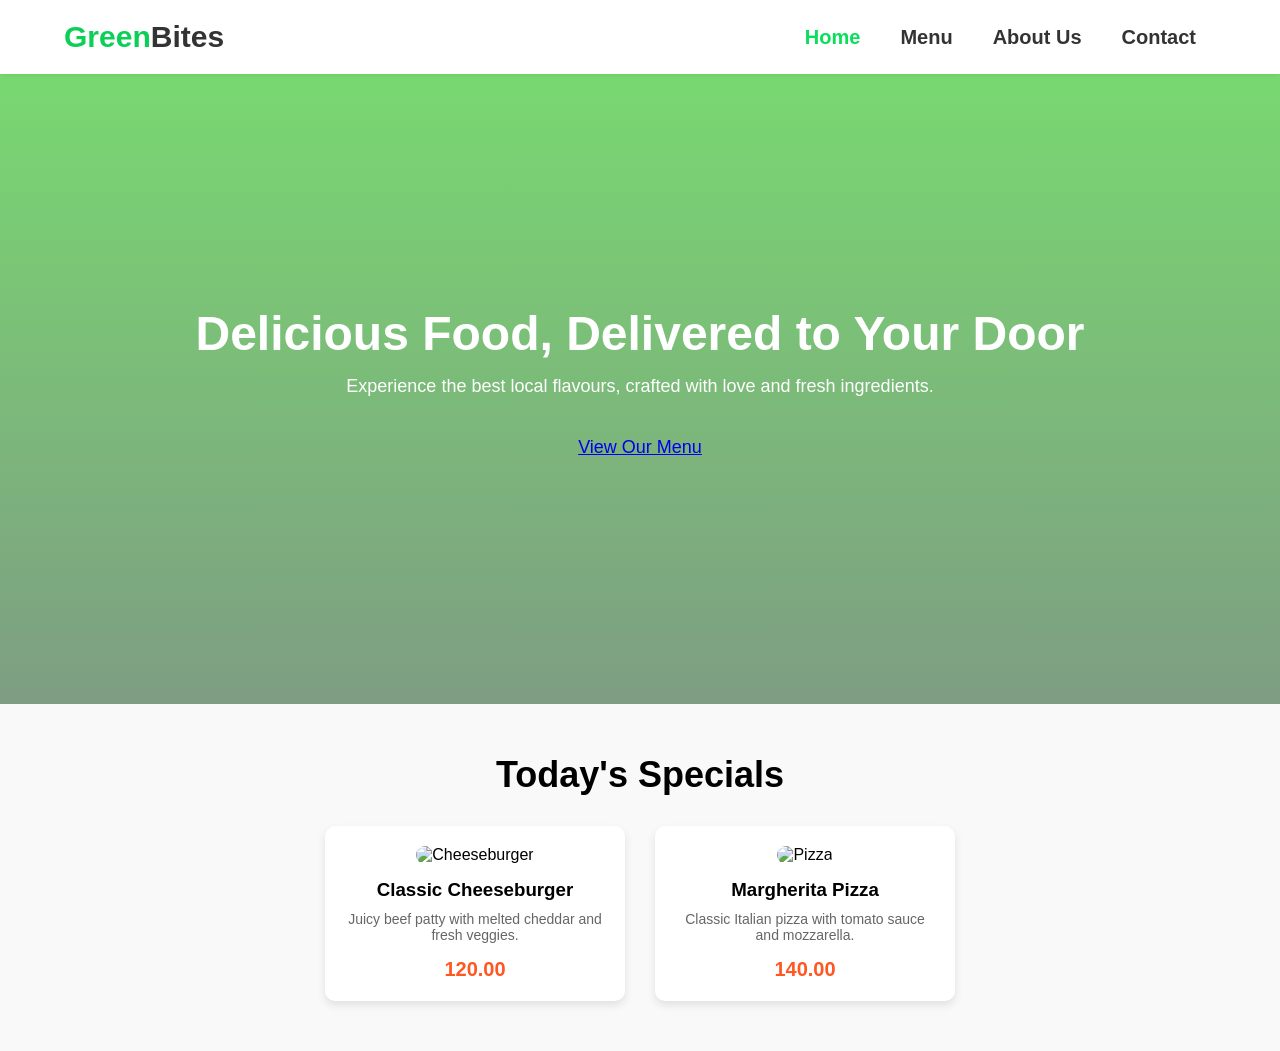
==== index.html @ 91f70dcc "Rename home.htmlto index.html" ====
<!DOCTYPE html>
<html lang="en">
<head>
    <meta charset="UTF-8">
    <meta name="viewport" content="width=device-width, initial-scale=1.0">
    <title>Green Bites</title>
    <link rel="stylesheet" href="home.css">
</head>
<body>

   
    <header class="navbar">
        <div class="logo">Green<span>Bites</span></div>
        <nav>
            <ul class="nav-links">
                <li><a href="index.html" class="active">Home</a></li>
                <li><a href="menu.html">Menu</a></li>
                <li><a href="about.html">About Us</a></li>
                <li><a href="contact.html">Contact</a></li>
            </ul>
        </nav>
       
    </header>

  
    <section id="home" class="hero">
        <div class="hero-text">
            <h1>Delicious Food, Delivered to Your Door</h1>
            <p>Experience the best local flavours, crafted with love and fresh ingredients.</p>
            <a href="menu.html" class="btn-primary">View Our Menu</a>
        </div>
    </section>

    
    <section id="menu" class="menu-section">
        <h2>Today's Specials</h2>
        <div class="menu-grid">
            <div class="menu-card">
                <img src="https://images.pexels.com/photos/12325070/pexels-photo-12325070.jpeg" alt="Cheeseburger">
                <h3>Classic Cheeseburger</h3>
                <p>Juicy beef patty with melted cheddar and fresh veggies.</p>
                <span class="price">120.00</span>
            </div>
            <div class="menu-card">
                <img src="https://images.pexels.com/photos/17536352/pexels-photo-17536352.jpeg" alt="Pizza">
                <h3>Margherita Pizza</h3>
                <p>Classic Italian pizza with tomato sauce and mozzarella.</p>
                <span class="price">140.00</span>
            </div>
        </div>
    </section>

</body>
</html>
---- home.css ----
* {
    margin: 0;
    padding: 0;
    box-sizing: border-box;
    font-family: 'Arial', sans-serif;
}


.navbar {
    display: flex;
    justify-content: space-between;
    align-items: center;
    padding: 20px 5%;
    background-color: #fff;
    box-shadow: 0 2px 5px rgba(0,0,0,0.1);
}

.logo {
    font-size: 30px;
    font-weight: bold;
    color: #0ccf57;
}

.logo span {
    color: #333;
}

.nav-links {
    list-style: none;
    display: flex;
}

.nav-links li {
    margin: 0 20px;
    font-size: 20px;
}

.nav-links a {
    text-decoration: none;
    color: #333;
    font-weight: 600;
}





.hero {
 background: linear-gradient(rgba(31, 190, 17, 0.6), rgba(40, 92, 48, 0.6));  
  background-size: cover;
    background-position: center;
    height: 70vh;
    display: flex;
    align-items: center;
    justify-content: center;
    text-align: center;
    color: white;
}

.hero-text h1 {
    font-size: 48px;
    margin-bottom: 15px;
}

.hero-text p {
    font-size: 18px;
    margin-bottom: 25px;
}

.btn-primary {
    display: inline-block;
    padding: 15px 30px;
    font-size: 18px;
}


.menu-section {
    padding: 50px 5%;
    background-color: #f9f9f9;
    text-align: center;
}

.menu-section h2 {
    font-size: 36px;
    margin-bottom: 30px;
}

.menu-grid {
    display: flex;
    justify-content: center;
    gap: 30px;
}

.menu-card {
    background: white;
    padding: 20px;
    border-radius: 10px;
    width: 300px;
    box-shadow: 0 4px 8px rgba(0,0,0,0.1);
}

.menu-card img {
    width: 100%;
    border-radius: 10px;
    height: 200px;
    object-fit: cover;
}

.menu-card h3 {
    margin: 15px 0 10px;
}

.menu-card p {
    font-size: 14px;
    color: #666;
    margin-bottom: 15px;
}

.price {
    font-size: 20px;
    font-weight: bold;
    color:  #ff5722;
}
.nav-links a.active {
    color:  #08df5a;
}
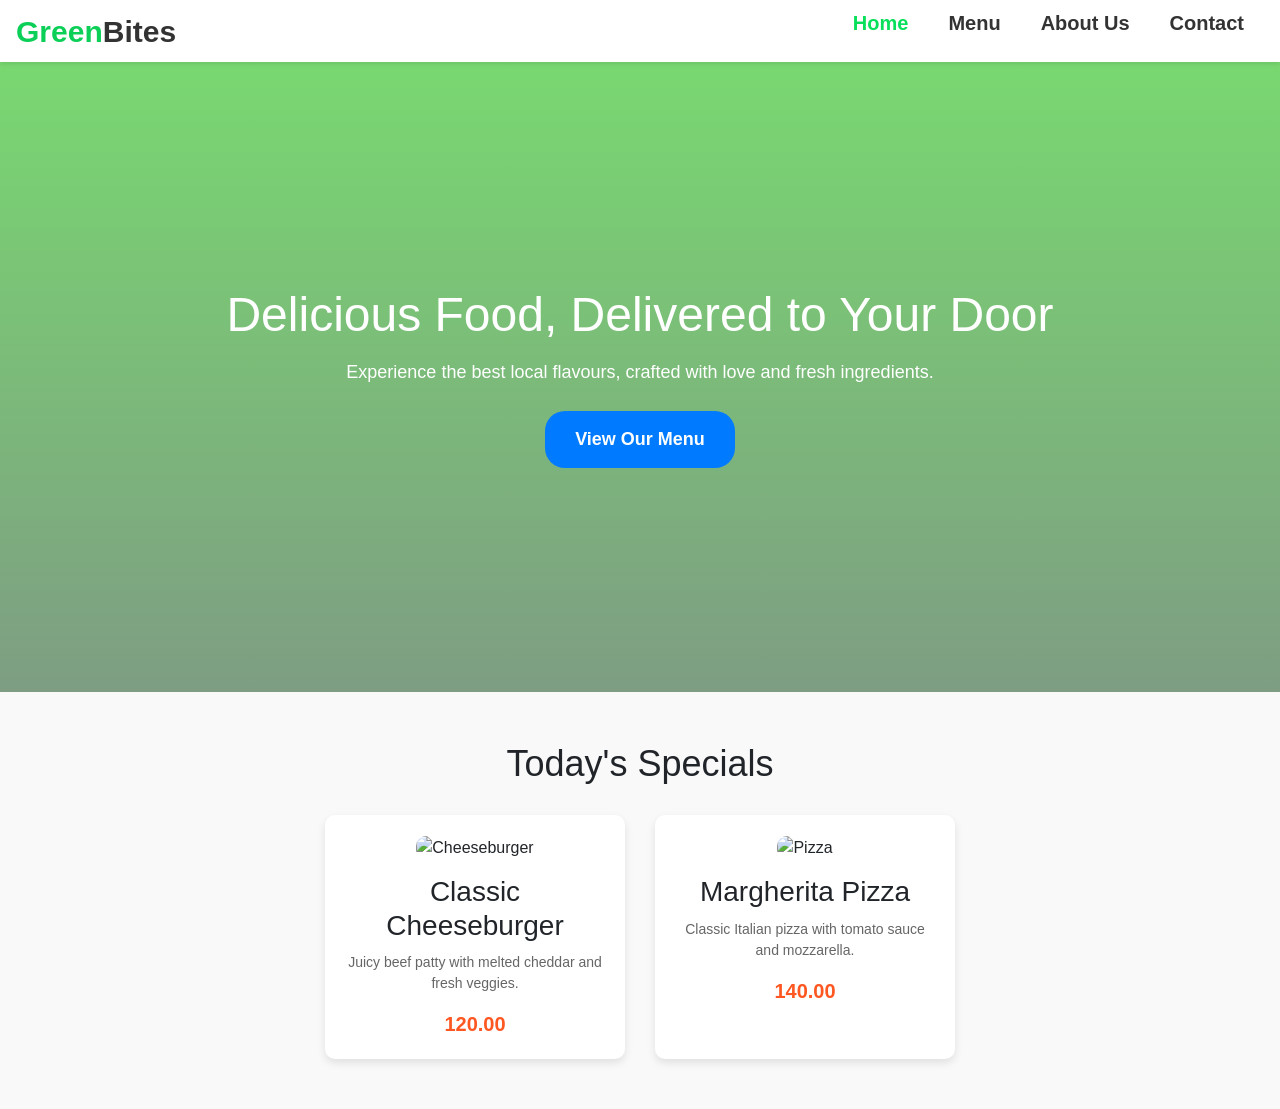
==== commit fbf55019: "update index.html" ====
--- a/index.html
+++ b/index.html
@@ -5,6 +5,10 @@
     <meta name="viewport" content="width=device-width, initial-scale=1.0">
     <title>Green Bites</title>
     <link rel="stylesheet" href="home.css">
+    <link rel="stylesheet" href="https://cdn.jsdelivr.net/npm/bootstrap@4.6.1/dist/css/bootstrap.min.css">
+<script src="https://cdn.jsdelivr.net/npm/jquery@3.6.0/dist/jquery.slim.min.js"></script>
+<script src="https://cdn.jsdelivr.net/npm/popper.js@1.16.1/dist/umd/popper.min.js"></script>
+<script src="https://cdn.jsdelivr.net/npm/bootstrap@4.6.1/dist/js/bootstrap.bundle.min.js"></script>
 </head>
 <body>
 
--- a/home.css
+++ b/home.css
@@ -13,6 +13,14 @@
     padding: 20px 5%;
     background-color: #fff;
     box-shadow: 0 2px 5px rgba(0,0,0,0.1);
+}
+.btn-primary {
+    background-color:  #5bd188;
+    color: white;
+    padding: 10px 20px;
+    border-radius: 20px;
+    text-decoration: none;
+    font-weight: bold;
 }
 
 .logo {
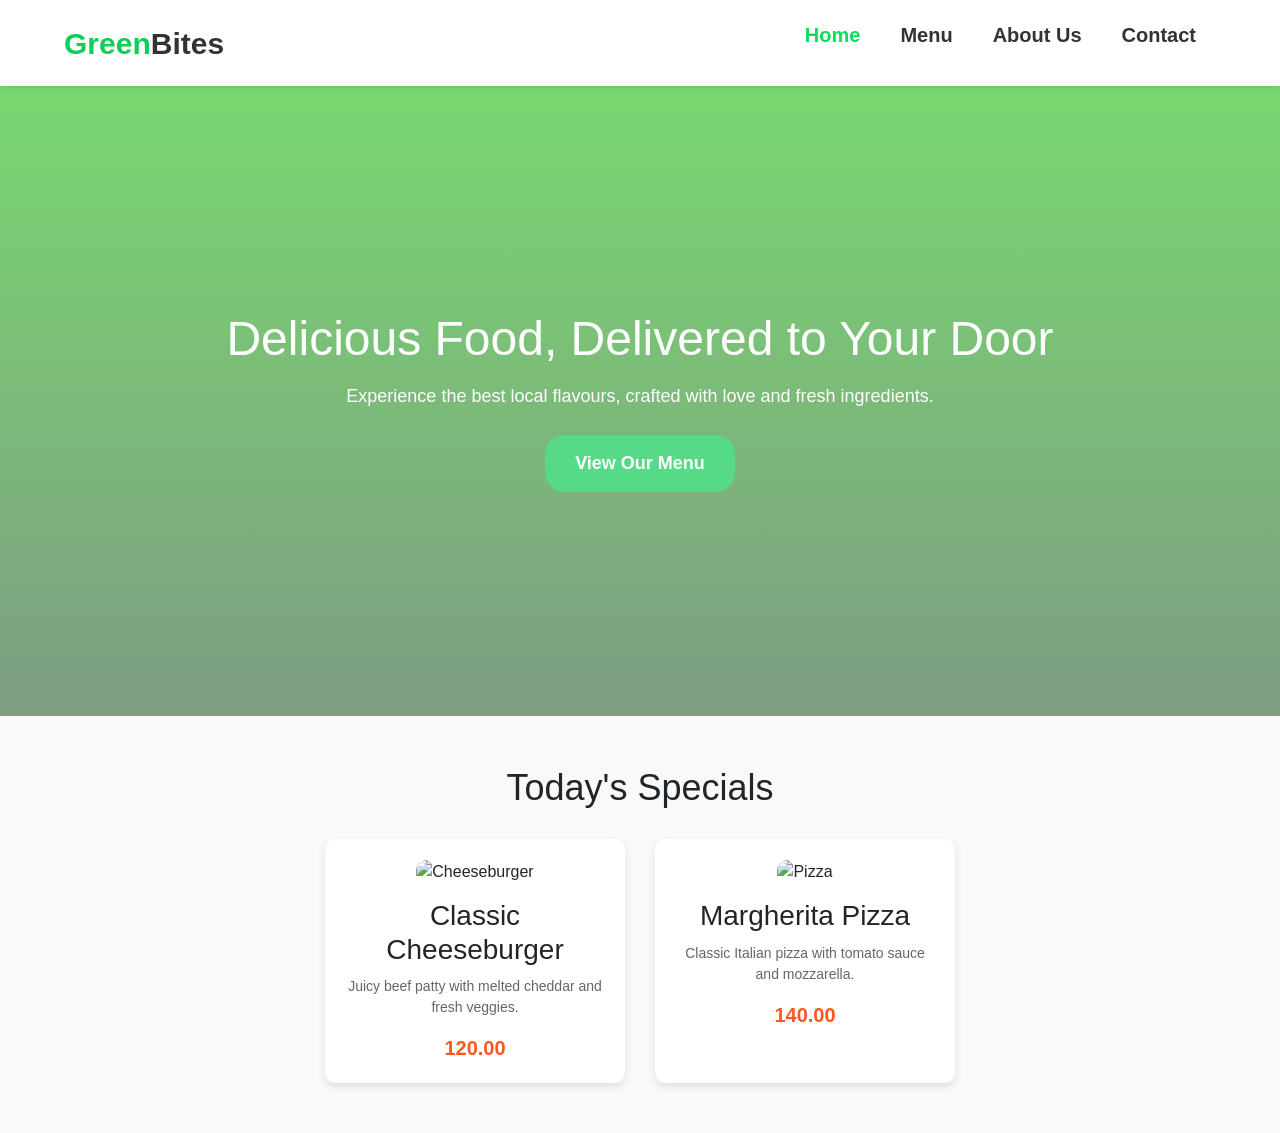
==== commit 2504e46e: "update all" ====
--- a/index.html
+++ b/index.html
@@ -4,11 +4,12 @@
     <meta charset="UTF-8">
     <meta name="viewport" content="width=device-width, initial-scale=1.0">
     <title>Green Bites</title>
-    <link rel="stylesheet" href="home.css">
+    
     <link rel="stylesheet" href="https://cdn.jsdelivr.net/npm/bootstrap@4.6.1/dist/css/bootstrap.min.css">
 <script src="https://cdn.jsdelivr.net/npm/jquery@3.6.0/dist/jquery.slim.min.js"></script>
 <script src="https://cdn.jsdelivr.net/npm/popper.js@1.16.1/dist/umd/popper.min.js"></script>
 <script src="https://cdn.jsdelivr.net/npm/bootstrap@4.6.1/dist/js/bootstrap.bundle.min.js"></script>
+<link rel="stylesheet" href="home.css">
 </head>
 <body>
 
--- a/home.css
+++ b/home.css
@@ -15,7 +15,7 @@
     box-shadow: 0 2px 5px rgba(0,0,0,0.1);
 }
 .btn-primary {
-    background-color:  #5bd188;
+    background-color:  #56da88;
     color: white;
     padding: 10px 20px;
     border-radius: 20px;
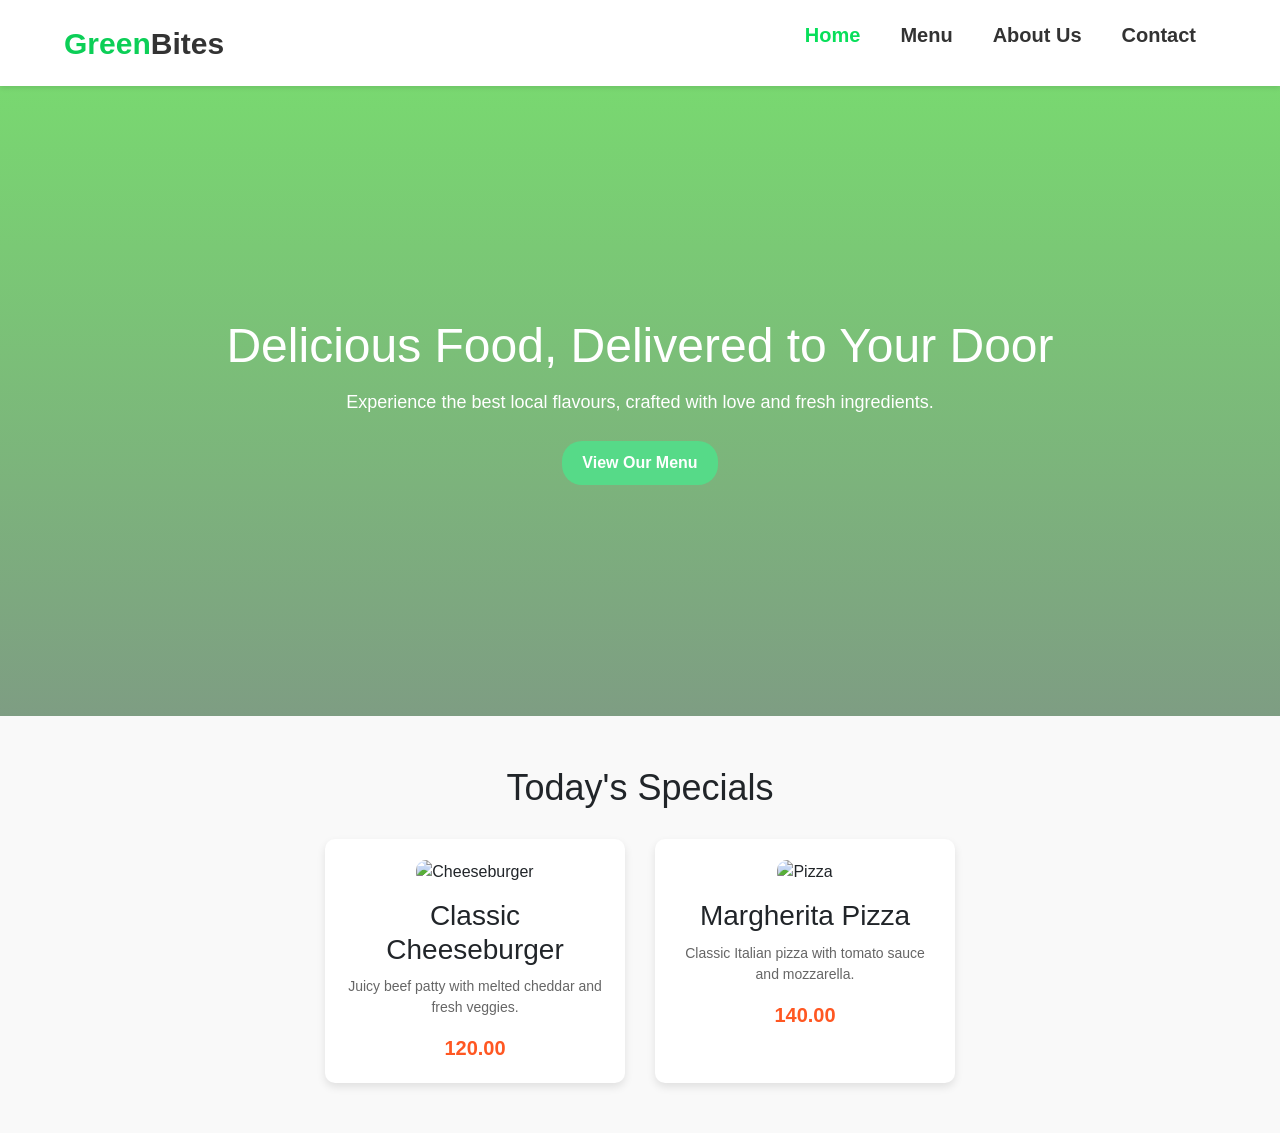
==== commit 15cfa2ea: "update all" ====
--- a/index.html
+++ b/index.html
@@ -32,8 +32,8 @@
         <div class="hero-text">
             <h1>Delicious Food, Delivered to Your Door</h1>
             <p>Experience the best local flavours, crafted with love and fresh ingredients.</p>
-            <a href="menu.html" class="btn-primary">View Our Menu</a>
-        </div>
+           <a href="menu.html" class="my-btn">View Our Menu</a>   
+             </div>
     </section>
 
     
--- a/home.css
+++ b/home.css
@@ -14,15 +14,15 @@
     background-color: #fff;
     box-shadow: 0 2px 5px rgba(0,0,0,0.1);
 }
-.btn-primary {
-    background-color:  #56da88;
+.my-btn {
+    background-color: #56da88;
     color: white;
     padding: 10px 20px;
     border-radius: 20px;
     text-decoration: none;
     font-weight: bold;
+    display: inline-block;
 }
-
 .logo {
     font-size: 30px;
     font-weight: bold;
@@ -75,12 +75,13 @@
     margin-bottom: 25px;
 }
 
-.btn-primary {
-    display: inline-block;
-    padding: 15px 30px;
-    font-size: 18px;
+.my-btn:hover,
+.my-btn:focus,
+.my-btn:active,
+.my-btn:visited {
+    color: white;
+    text-decoration: none !important;
 }
-
 
 .menu-section {
     padding: 50px 5%;
